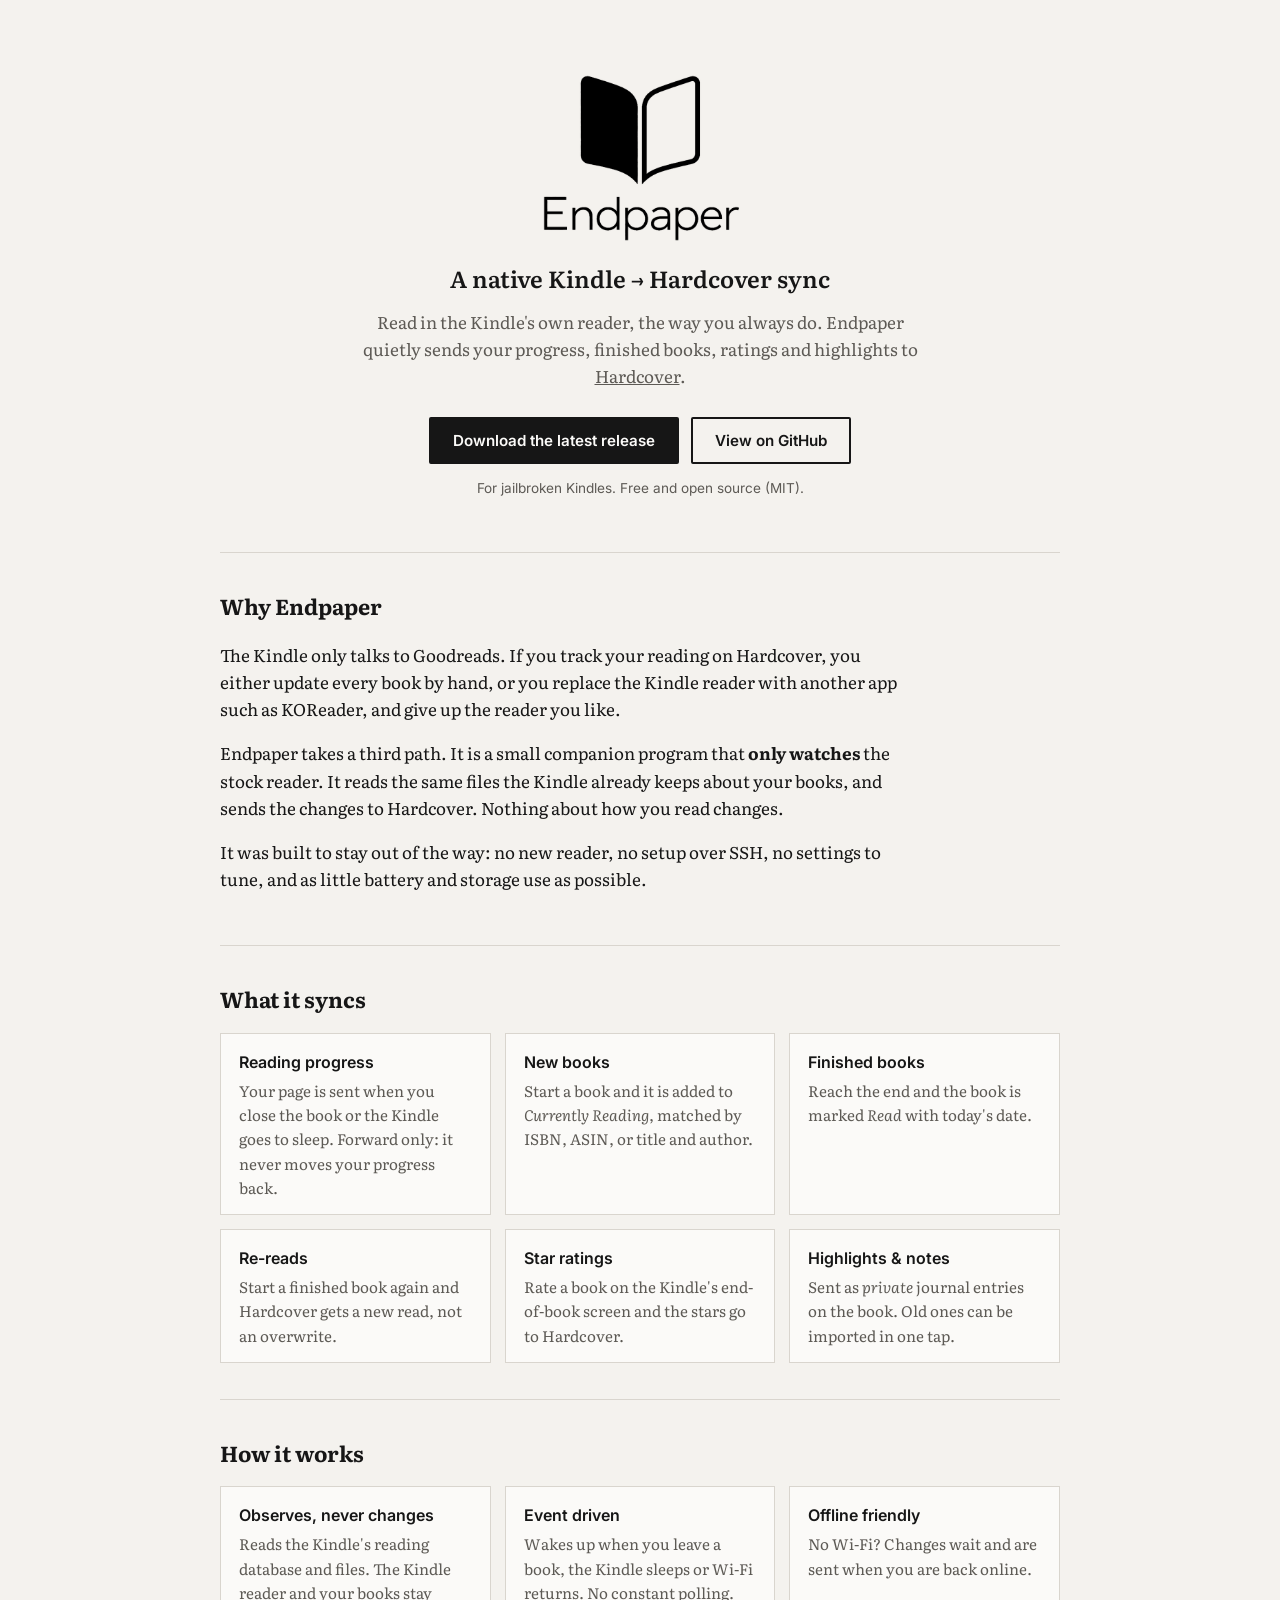
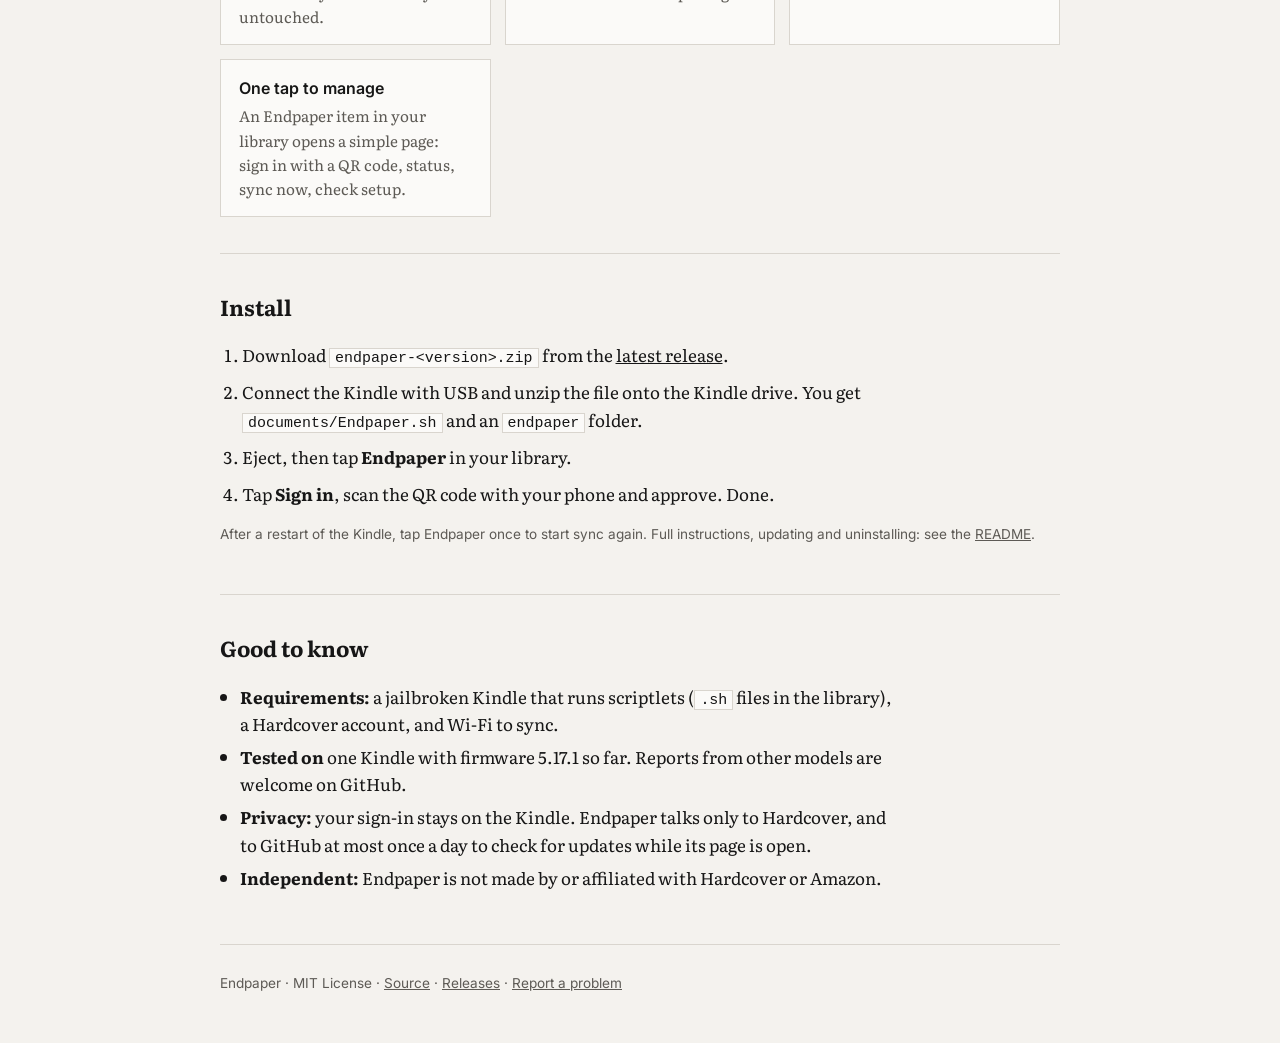
==== site/index.html @ c91aeaaf "Landing page on GitHub Pages (site/), deployed by a workflow Features, why Endpaper exists, install " ====
<!DOCTYPE html>
<html lang="en">
<head>
<meta charset="utf-8">
<meta name="viewport" content="width=device-width, initial-scale=1">
<title>Endpaper — Kindle to Hardcover sync</title>
<meta name="description" content="Endpaper is a native Kindle to Hardcover.app sync. Read in the stock Kindle reader; your progress, finished books, ratings and highlights go to Hardcover.">
<meta property="og:title" content="Endpaper — Kindle to Hardcover sync">
<meta property="og:description" content="Read in the stock Kindle reader. Your progress, finished books, ratings and highlights go to Hardcover.">
<meta property="og:image" content="logo.png">
<link rel="icon" type="image/png" href="favicon.png">
<link rel="preconnect" href="https://fonts.googleapis.com">
<link rel="preconnect" href="https://fonts.gstatic.com" crossorigin>
<link href="https://fonts.googleapis.com/css2?family=Literata:opsz,wght@7..72,400;7..72,600&family=Inter:wght@400;600&display=swap" rel="stylesheet">
<style>
  :root {
    --paper: #f4f2ee;
    --card: #fbfaf8;
    --ink: #161616;
    --muted: #5d5a55;
    --line: #d9d5ce;
    --accent: #161616;
    --accent-ink: #fbfaf8;
  }
  @media (prefers-color-scheme: dark) {
    :root {
      --paper: #151514;
      --card: #1d1d1b;
      --ink: #eeebe5;
      --muted: #a8a49c;
      --line: #34332f;
      --accent: #eeebe5;
      --accent-ink: #151514;
    }
    .logo { filter: invert(1); mix-blend-mode: screen; }
  }
  * { box-sizing: border-box; }
  html { -webkit-text-size-adjust: 100%; }
  body {
    margin: 0;
    background: var(--paper);
    color: var(--ink);
    font: 17px/1.6 "Literata", Georgia, serif;
  }
  a { color: inherit; }
  .wrap { max-width: 880px; margin: 0 auto; padding: 0 20px; }
  header.hero { text-align: center; padding: 64px 0 40px; }
  .logo { width: 220px; max-width: 60vw; height: auto; display: block; margin: 0 auto 8px; mix-blend-mode: multiply; }
  .tagline { font-size: 1.45rem; margin: 0 0 10px; font-weight: 600; }
  .sub { color: var(--muted); max-width: 560px; margin: 0 auto 28px; }
  .buttons { display: flex; gap: 12px; justify-content: center; flex-wrap: wrap; }
  .btn {
    font: 600 0.95rem/1 "Inter", system-ui, sans-serif;
    text-decoration: none;
    padding: 14px 22px;
    border: 2px solid var(--accent);
    border-radius: 2px;
  }
  .btn.primary { background: var(--accent); color: var(--accent-ink); }
  .btn.secondary { color: var(--ink); }
  .note { font: 0.85rem/1.5 "Inter", system-ui, sans-serif; color: var(--muted); margin-top: 14px; }
  section { padding: 36px 0; border-top: 1px solid var(--line); }
  h2 { font-size: 1.35rem; margin: 0 0 16px; }
  .why p { max-width: 680px; }
  .grid { display: grid; grid-template-columns: repeat(auto-fit, minmax(240px, 1fr)); gap: 14px; }
  .card { background: var(--card); border: 1px solid var(--line); padding: 18px 18px 14px; }
  .card h3 { font: 600 1rem/1.3 "Inter", system-ui, sans-serif; margin: 0 0 6px; }
  .card p { margin: 0; color: var(--muted); font-size: 0.95rem; }
  ol.steps { padding-left: 1.3em; max-width: 680px; }
  ol.steps li { margin: 0 0 10px; }
  code { font: 0.88em/1 ui-monospace, SFMono-Regular, Menlo, monospace; background: var(--card); border: 1px solid var(--line); padding: 1px 5px; }
  ul.plain { padding-left: 1.2em; max-width: 680px; }
  ul.plain li { margin-bottom: 6px; }
  footer { border-top: 1px solid var(--line); padding: 28px 0 48px; color: var(--muted); font: 0.85rem/1.6 "Inter", system-ui, sans-serif; }
  @media (max-width: 520px) {
    header.hero { padding: 40px 0 28px; }
    .tagline { font-size: 1.2rem; }
    .btn { width: 100%; text-align: center; }
  }
</style>
</head>
<body>
<div class="wrap">

<header class="hero">
  <img class="logo" src="logo.png" alt="Endpaper logo: an open book" width="220" height="188">
  <p class="tagline">A native Kindle → Hardcover sync</p>
  <p class="sub">Read in the Kindle's own reader, the way you always do. Endpaper quietly
    sends your progress, finished books, ratings and highlights to
    <a href="https://hardcover.app">Hardcover</a>.</p>
  <div class="buttons">
    <a class="btn primary" href="https://github.com/ipkstef/Endpaper/releases/latest">Download the latest release</a>
    <a class="btn secondary" href="https://github.com/ipkstef/Endpaper">View on GitHub</a>
  </div>
  <p class="note">For jailbroken Kindles. Free and open source (MIT).</p>
</header>

<section class="why">
  <h2>Why Endpaper</h2>
  <p>The Kindle only talks to Goodreads. If you track your reading on Hardcover, you
    either update every book by hand, or you replace the Kindle reader with
    another app such as KOReader, and give up the reader you like.</p>
  <p>Endpaper takes a third path. It is a small companion program that
    <strong>only watches</strong> the stock reader. It reads the same files the
    Kindle already keeps about your books, and sends the changes to Hardcover.
    Nothing about how you read changes.</p>
  <p>It was built to stay out of the way: no new reader, no setup over SSH, no
    settings to tune, and as little battery and storage use as possible.</p>
</section>

<section>
  <h2>What it syncs</h2>
  <div class="grid">
    <div class="card"><h3>Reading progress</h3><p>Your page is sent when you close the book or the Kindle goes to sleep. Forward only: it never moves your progress back.</p></div>
    <div class="card"><h3>New books</h3><p>Start a book and it is added to <em>Currently Reading</em>, matched by ISBN, ASIN, or title and author.</p></div>
    <div class="card"><h3>Finished books</h3><p>Reach the end and the book is marked <em>Read</em> with today's date.</p></div>
    <div class="card"><h3>Re-reads</h3><p>Start a finished book again and Hardcover gets a new read, not an overwrite.</p></div>
    <div class="card"><h3>Star ratings</h3><p>Rate a book on the Kindle's end-of-book screen and the stars go to Hardcover.</p></div>
    <div class="card"><h3>Highlights &amp; notes</h3><p>Sent as <em>private</em> journal entries on the book. Old ones can be imported in one tap.</p></div>
  </div>
</section>

<section>
  <h2>How it works</h2>
  <div class="grid">
    <div class="card"><h3>Observes, never changes</h3><p>Reads the Kindle's reading database and files. The Kindle reader and your books stay untouched.</p></div>
    <div class="card"><h3>Event driven</h3><p>Wakes up when you leave a book, the Kindle sleeps or Wi-Fi returns. No constant polling.</p></div>
    <div class="card"><h3>Offline friendly</h3><p>No Wi-Fi? Changes wait and are sent when you are back online.</p></div>
    <div class="card"><h3>One tap to manage</h3><p>An Endpaper item in your library opens a simple page: sign in with a QR code, status, sync now, check setup.</p></div>
  </div>
</section>

<section>
  <h2>Install</h2>
  <ol class="steps">
    <li>Download <code>endpaper-&lt;version&gt;.zip</code> from the
      <a href="https://github.com/ipkstef/Endpaper/releases/latest">latest release</a>.</li>
    <li>Connect the Kindle with USB and unzip the file onto the Kindle drive.
      You get <code>documents/Endpaper.sh</code> and an <code>endpaper</code> folder.</li>
    <li>Eject, then tap <strong>Endpaper</strong> in your library.</li>
    <li>Tap <strong>Sign in</strong>, scan the QR code with your phone and approve. Done.</li>
  </ol>
  <p class="note">After a restart of the Kindle, tap Endpaper once to start sync again.
    Full instructions, updating and uninstalling: see the
    <a href="https://github.com/ipkstef/Endpaper#readme">README</a>.</p>
</section>

<section>
  <h2>Good to know</h2>
  <ul class="plain">
    <li><strong>Requirements:</strong> a jailbroken Kindle that runs scriptlets (<code>.sh</code> files in the library), a Hardcover account, and Wi-Fi to sync.</li>
    <li><strong>Tested on</strong> one Kindle with firmware 5.17.1 so far. Reports from other models are welcome on GitHub.</li>
    <li><strong>Privacy:</strong> your sign-in stays on the Kindle. Endpaper talks only to Hardcover, and to GitHub at most once a day to check for updates while its page is open.</li>
    <li><strong>Independent:</strong> Endpaper is not made by or affiliated with Hardcover or Amazon.</li>
  </ul>
</section>

<footer>
  Endpaper · MIT License ·
  <a href="https://github.com/ipkstef/Endpaper">Source</a> ·
  <a href="https://github.com/ipkstef/Endpaper/releases">Releases</a> ·
  <a href="https://github.com/ipkstef/Endpaper/issues">Report a problem</a>
</footer>

</div>
</body>
</html>
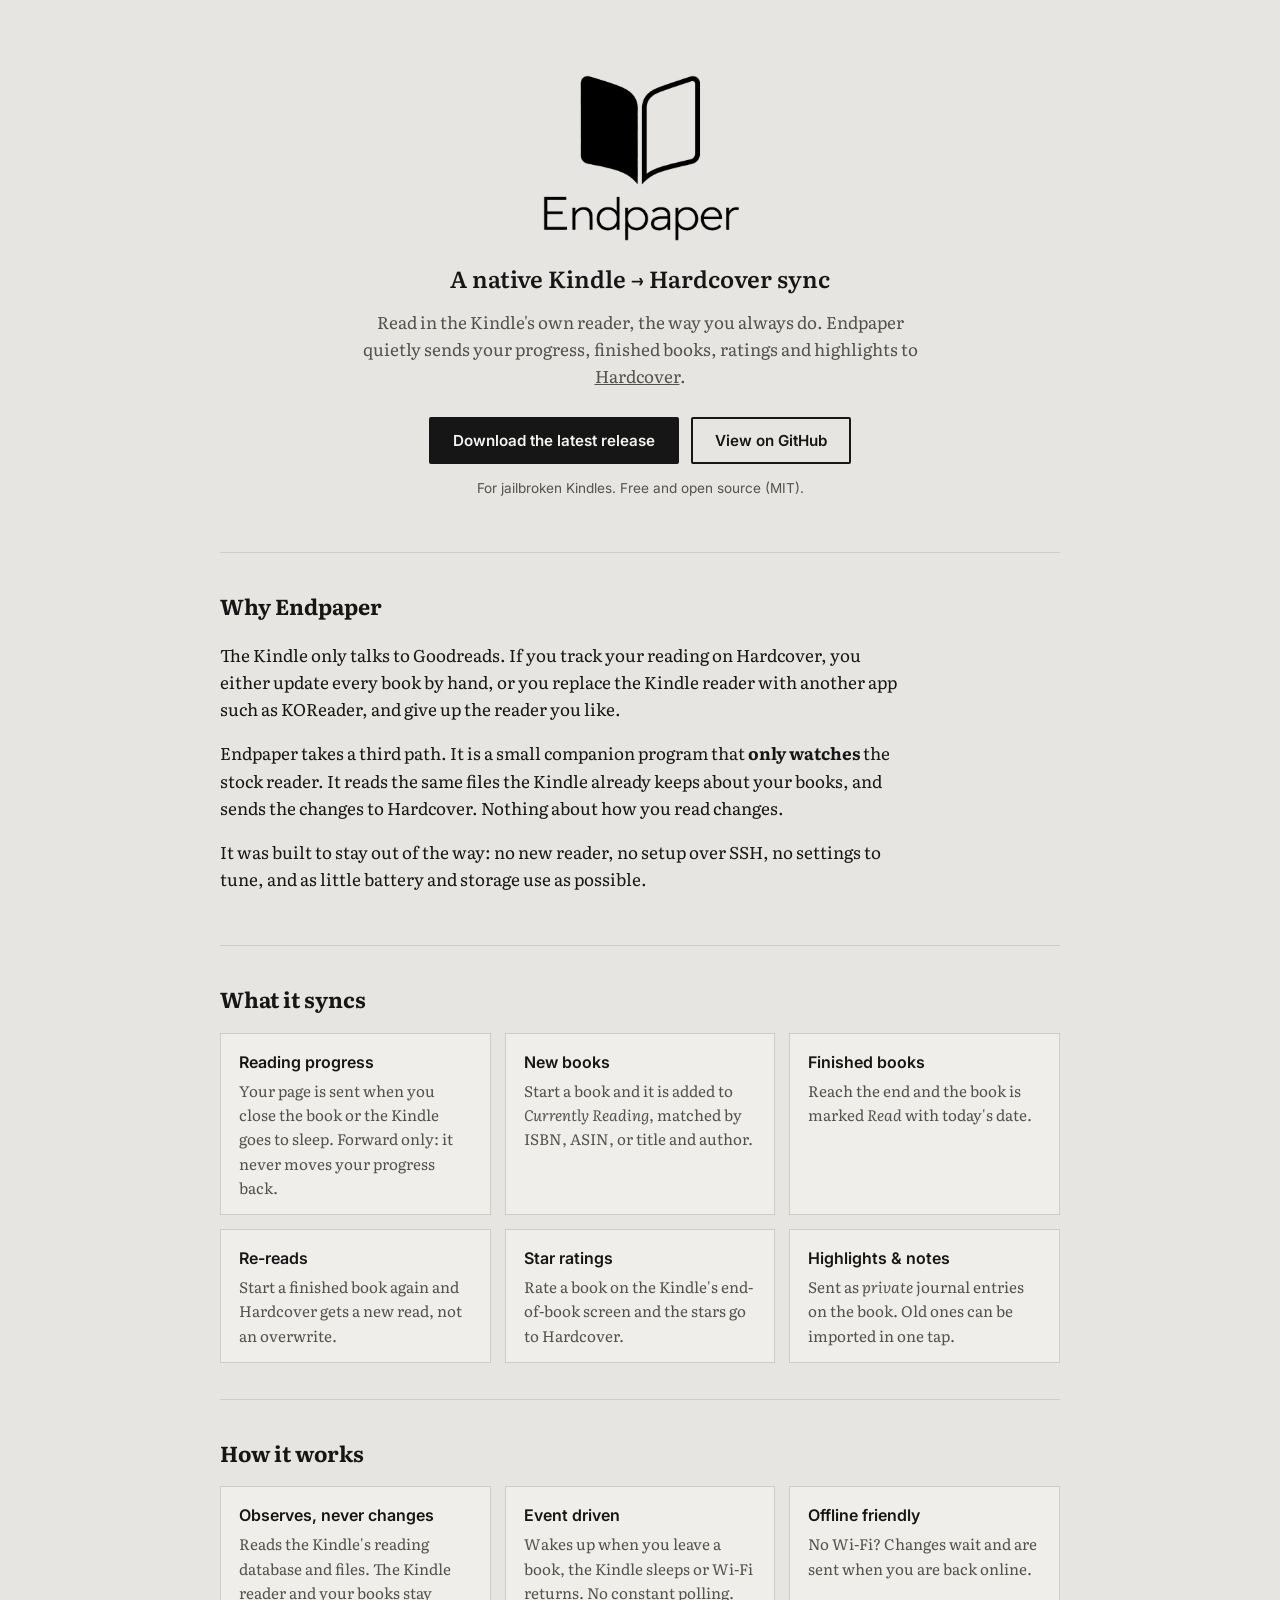
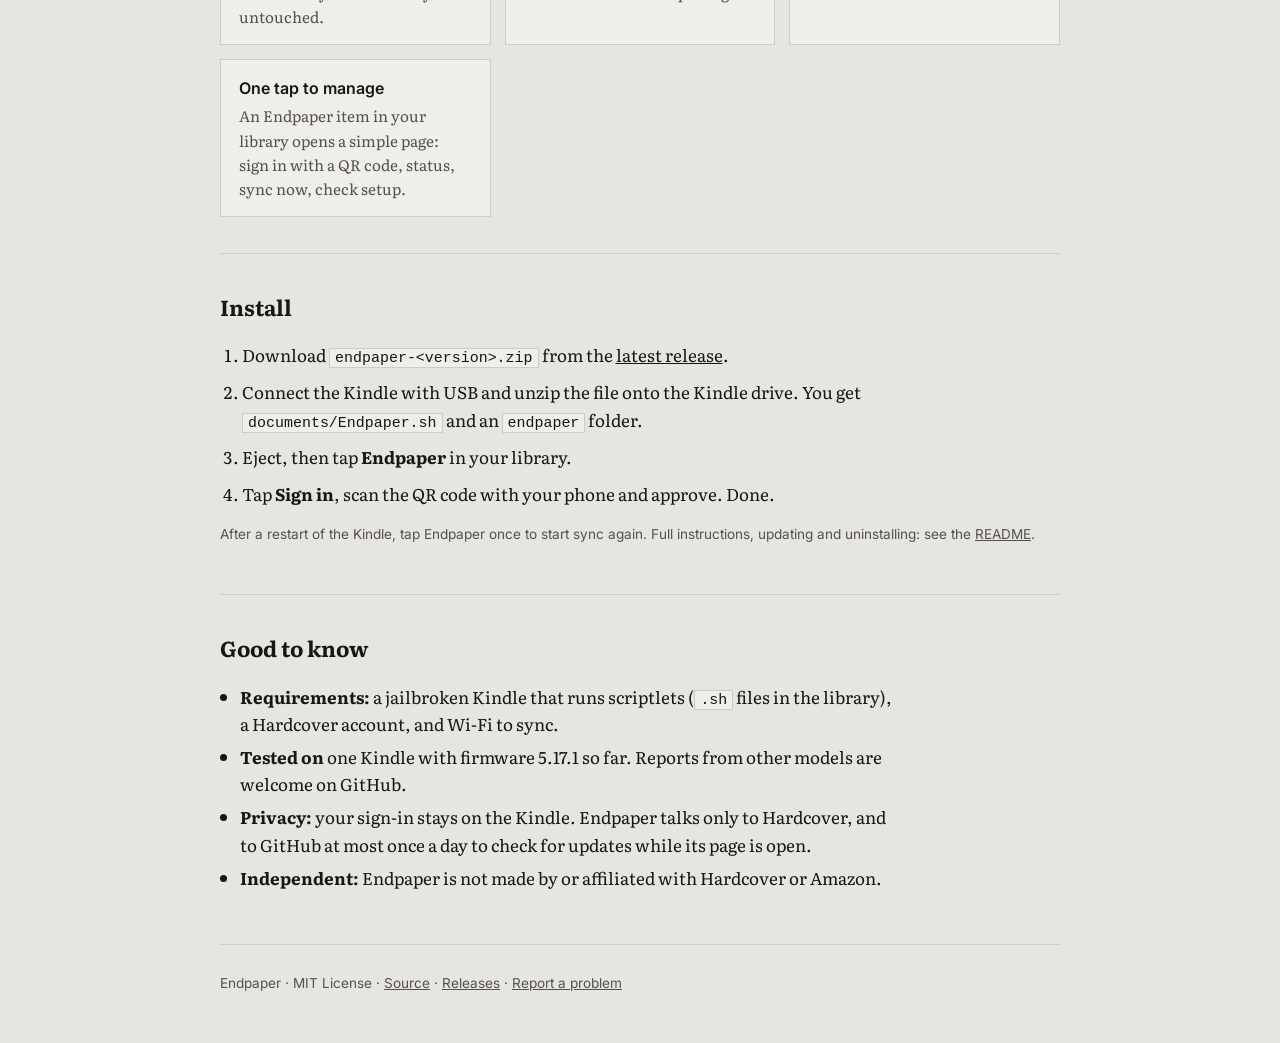
==== commit f69a3204: "Site: light theme only, matching the logo (ink on warm paper) The dark theme drew the logo as a dark" ====
--- a/site/index.html
+++ b/site/index.html
@@ -3,6 +3,8 @@
 <head>
 <meta charset="utf-8">
 <meta name="viewport" content="width=device-width, initial-scale=1">
+<meta name="color-scheme" content="light">
+<meta name="theme-color" content="#e6e5e1">
 <title>Endpaper — Kindle to Hardcover sync</title>
 <meta name="description" content="Endpaper is a native Kindle to Hardcover.app sync. Read in the stock Kindle reader; your progress, finished books, ratings and highlights go to Hardcover.">
 <meta property="og:title" content="Endpaper — Kindle to Hardcover sync">
@@ -13,26 +15,16 @@
 <link rel="preconnect" href="https://fonts.gstatic.com" crossorigin>
 <link href="https://fonts.googleapis.com/css2?family=Literata:opsz,wght@7..72,400;7..72,600&family=Inter:wght@400;600&display=swap" rel="stylesheet">
 <style>
+  /* Light only: the logo's own look, black ink on warm paper. */
   :root {
-    --paper: #f4f2ee;
-    --card: #fbfaf8;
+    color-scheme: light;
+    --paper: #e6e5e1;
+    --card: #efeeea;
     --ink: #161616;
-    --muted: #5d5a55;
-    --line: #d9d5ce;
+    --muted: #55524d;
+    --line: #cfccc5;
     --accent: #161616;
-    --accent-ink: #fbfaf8;
-  }
-  @media (prefers-color-scheme: dark) {
-    :root {
-      --paper: #151514;
-      --card: #1d1d1b;
-      --ink: #eeebe5;
-      --muted: #a8a49c;
-      --line: #34332f;
-      --accent: #eeebe5;
-      --accent-ink: #151514;
-    }
-    .logo { filter: invert(1); mix-blend-mode: screen; }
+    --accent-ink: #f4f3f0;
   }
   * { box-sizing: border-box; }
   html { -webkit-text-size-adjust: 100%; }
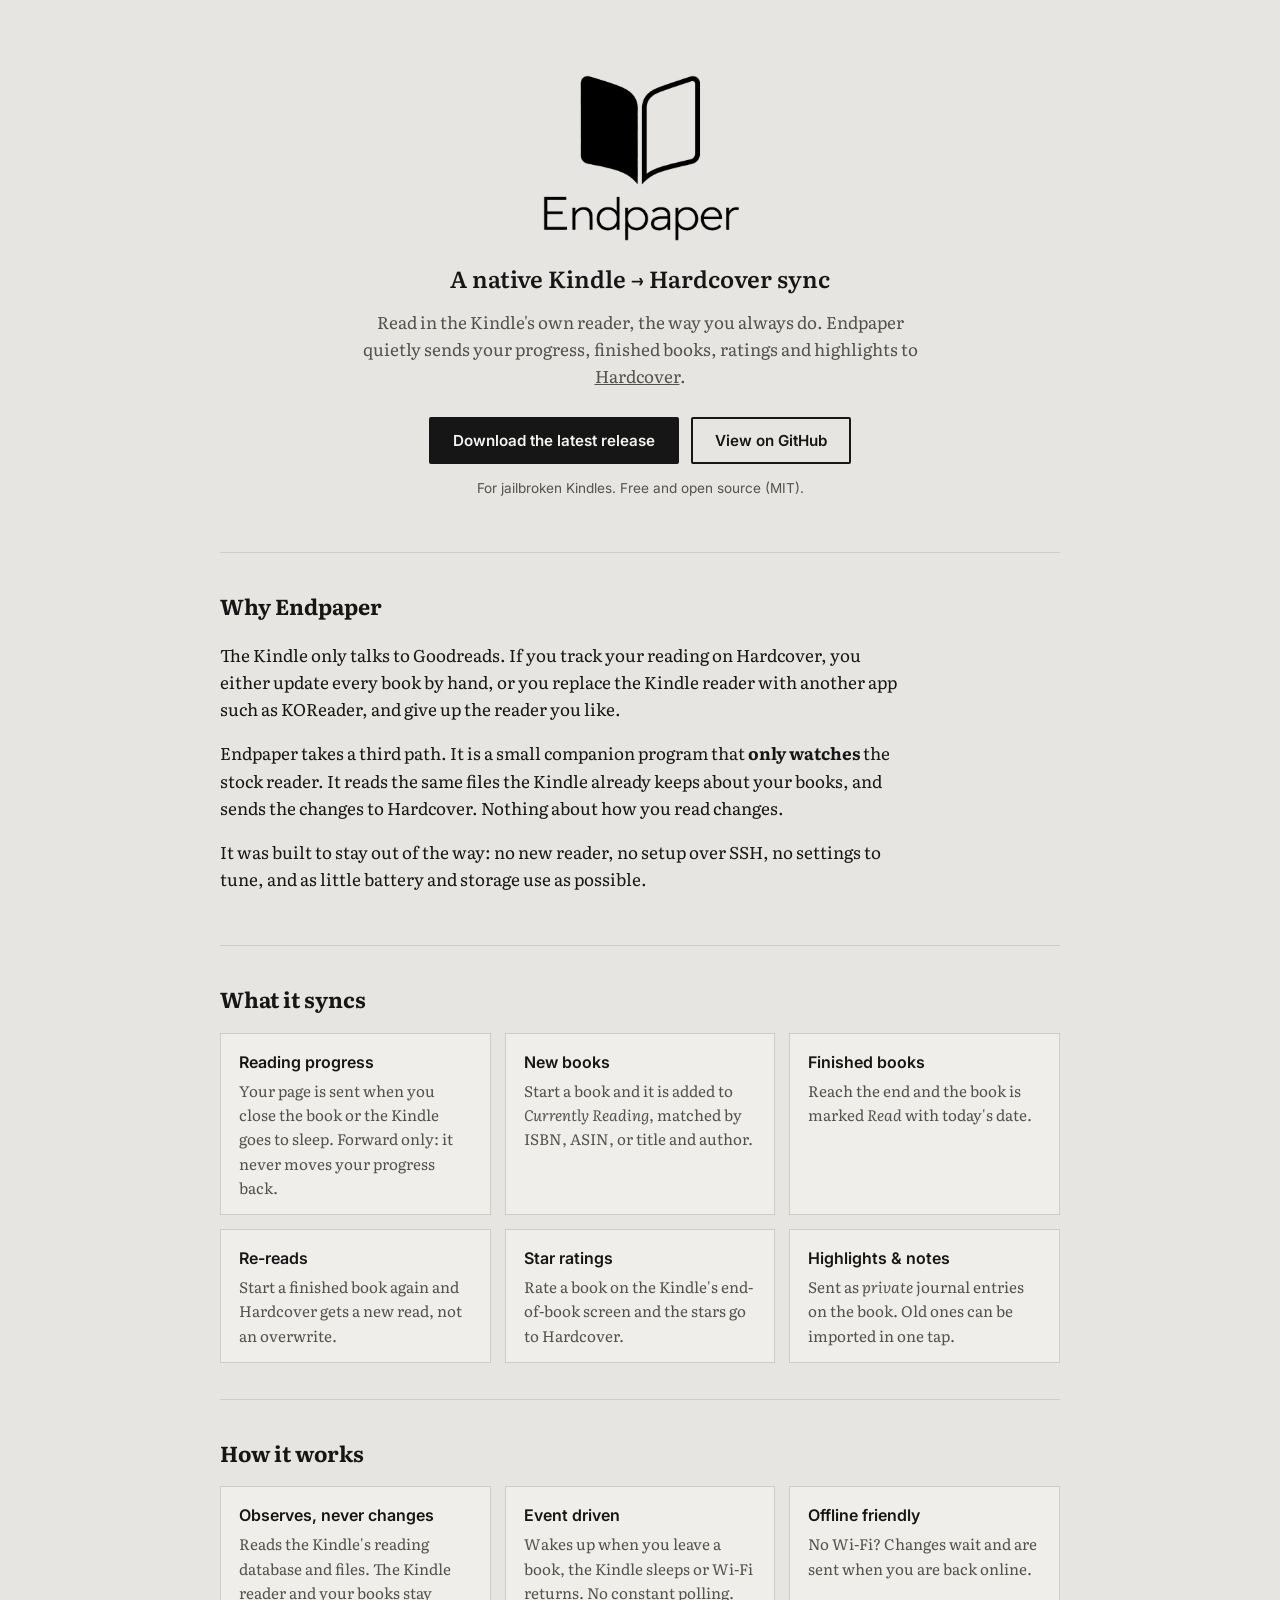
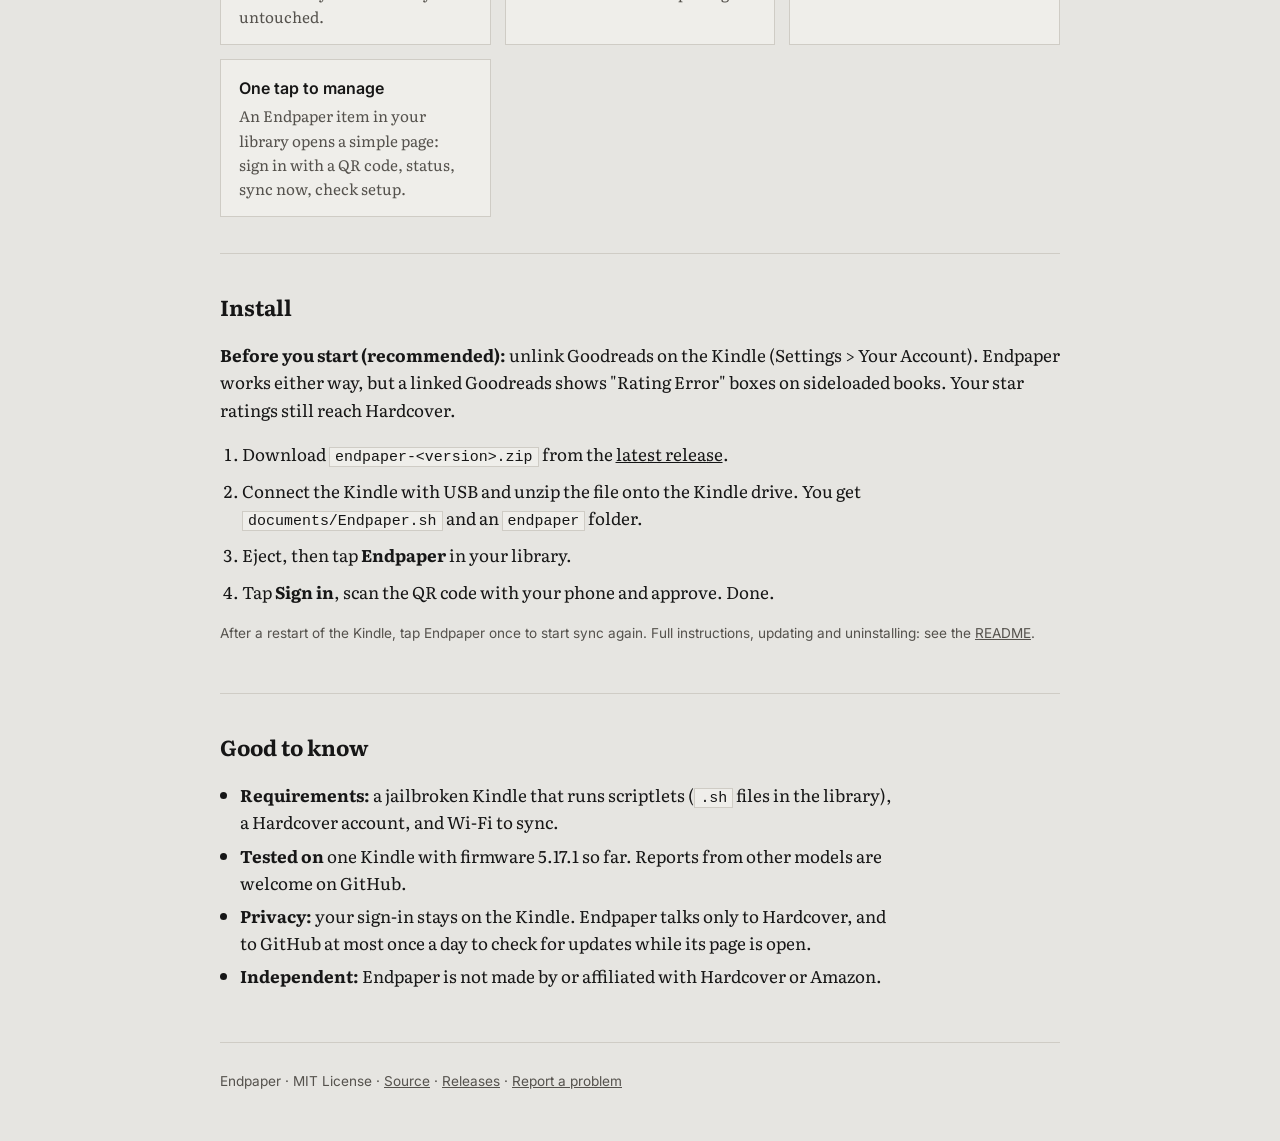
==== commit 317bab11: "Robustness pass from a code review (cmd, state DB, network, events) Destructive or wrong-data risks:" ====
--- a/site/index.html
+++ b/site/index.html
@@ -124,6 +124,9 @@
 
 <section>
   <h2>Install</h2>
+  <p><strong>Before you start (recommended):</strong> unlink Goodreads on the Kindle
+    (Settings &gt; Your Account). Endpaper works either way, but a linked Goodreads shows
+    "Rating Error" boxes on sideloaded books. Your star ratings still reach Hardcover.</p>
   <ol class="steps">
     <li>Download <code>endpaper-&lt;version&gt;.zip</code> from the
       <a href="https://github.com/ipkstef/Endpaper/releases/latest">latest release</a>.</li>
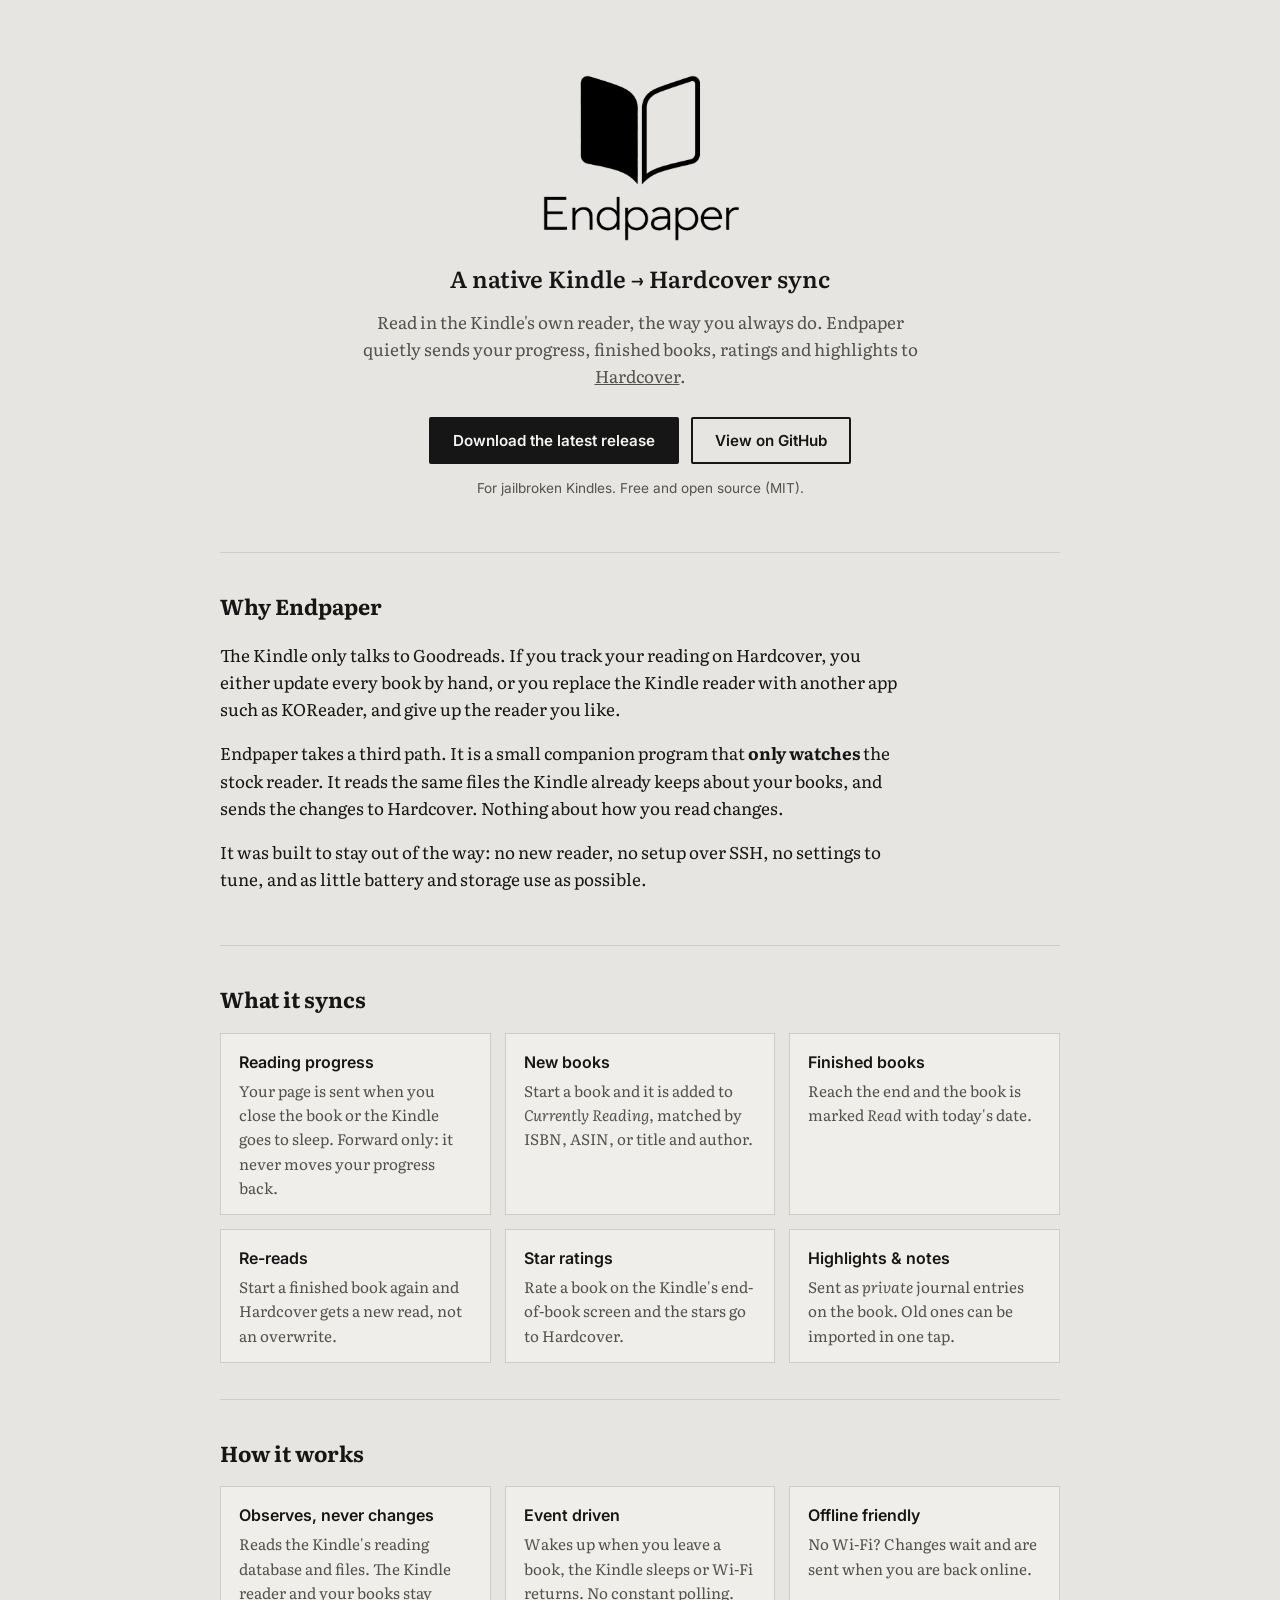
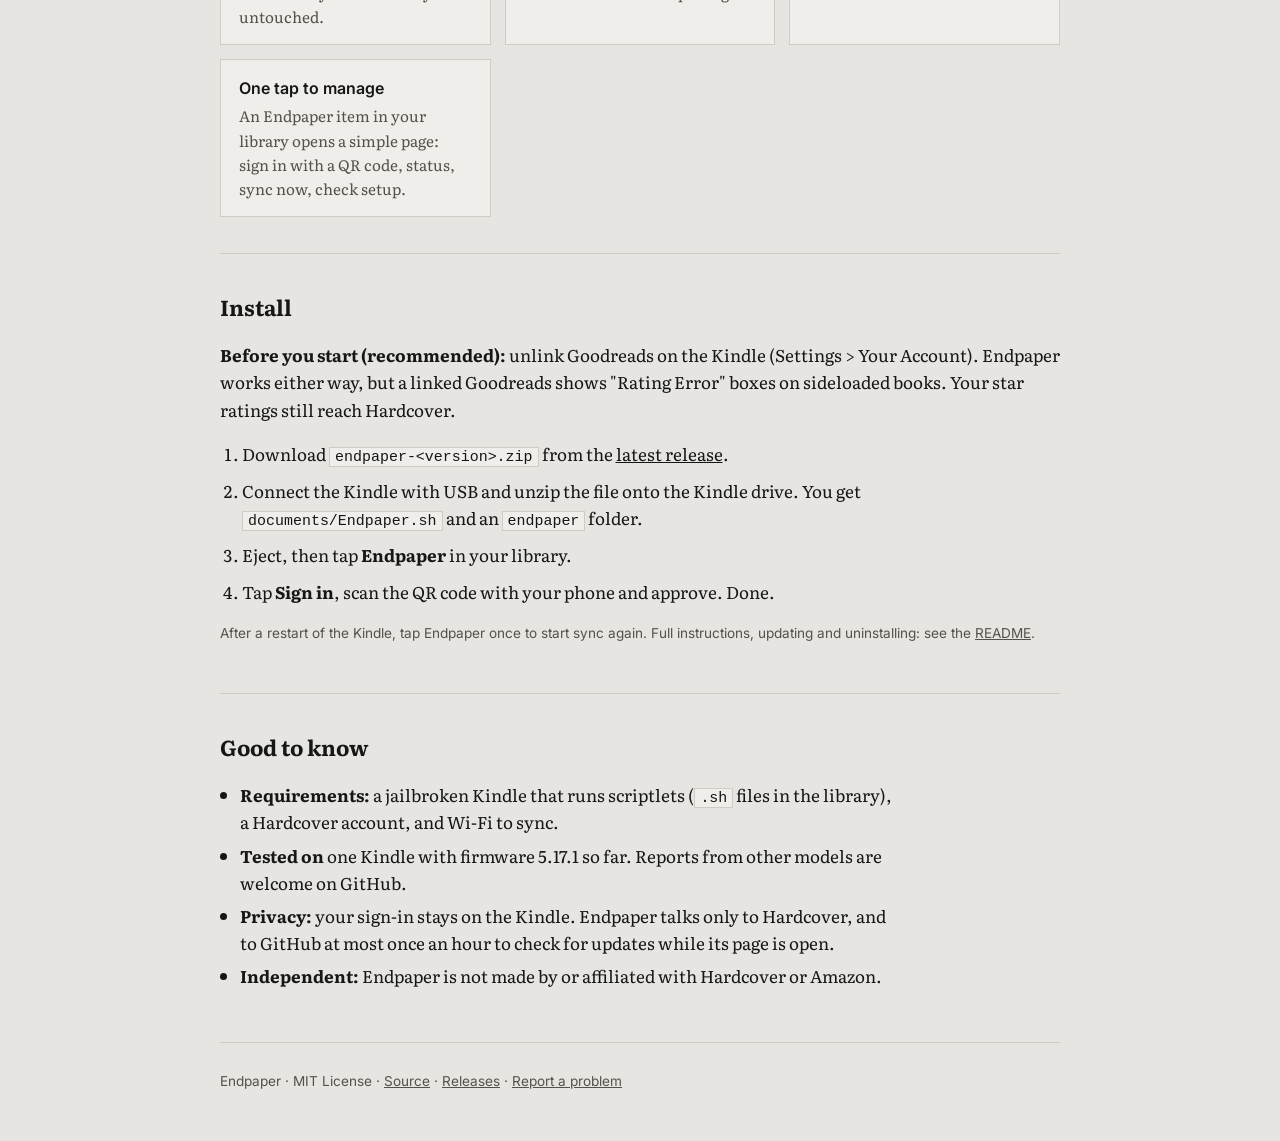
==== commit 25a81abe: "Update check hourly with a visible result; remove dead legacy code Update banner (none was shown on " ====
--- a/site/index.html
+++ b/site/index.html
@@ -145,7 +145,7 @@
   <ul class="plain">
     <li><strong>Requirements:</strong> a jailbroken Kindle that runs scriptlets (<code>.sh</code> files in the library), a Hardcover account, and Wi-Fi to sync.</li>
     <li><strong>Tested on</strong> one Kindle with firmware 5.17.1 so far. Reports from other models are welcome on GitHub.</li>
-    <li><strong>Privacy:</strong> your sign-in stays on the Kindle. Endpaper talks only to Hardcover, and to GitHub at most once a day to check for updates while its page is open.</li>
+    <li><strong>Privacy:</strong> your sign-in stays on the Kindle. Endpaper talks only to Hardcover, and to GitHub at most once an hour to check for updates while its page is open.</li>
     <li><strong>Independent:</strong> Endpaper is not made by or affiliated with Hardcover or Amazon.</li>
   </ul>
 </section>
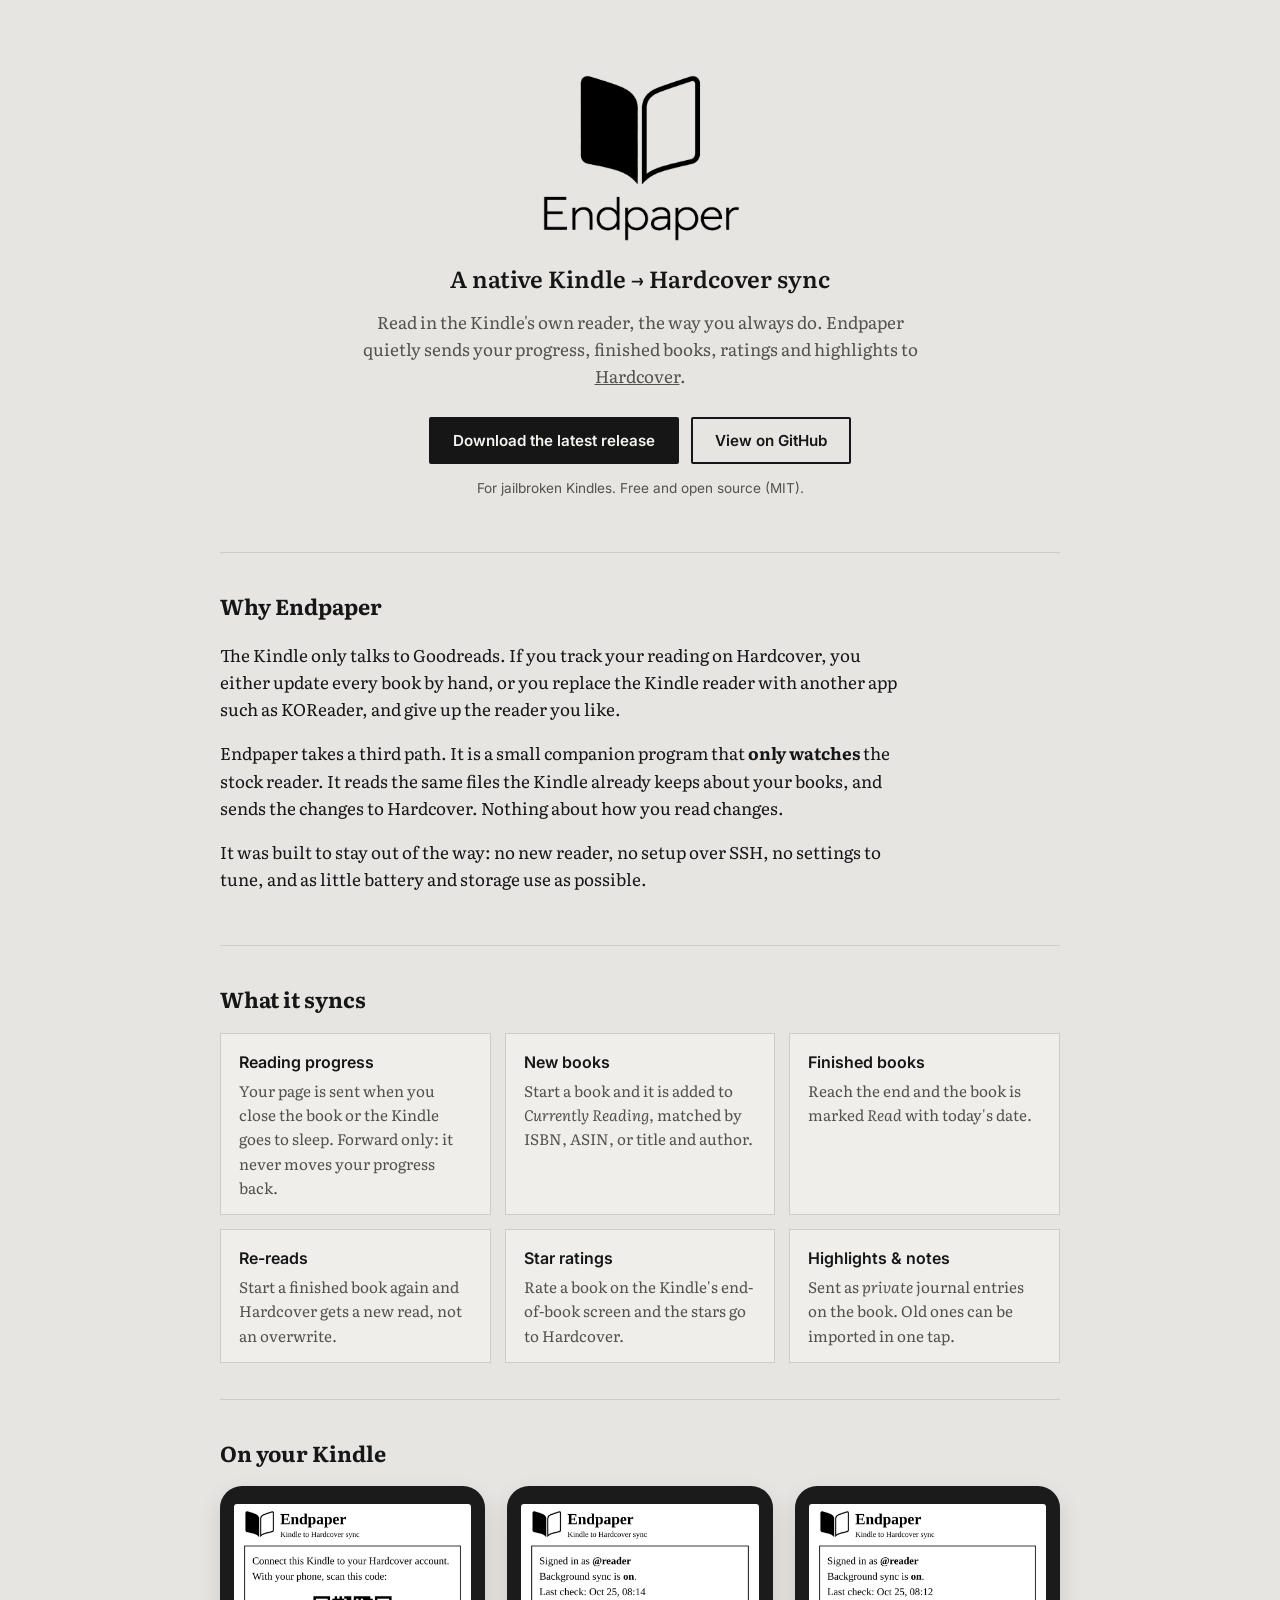
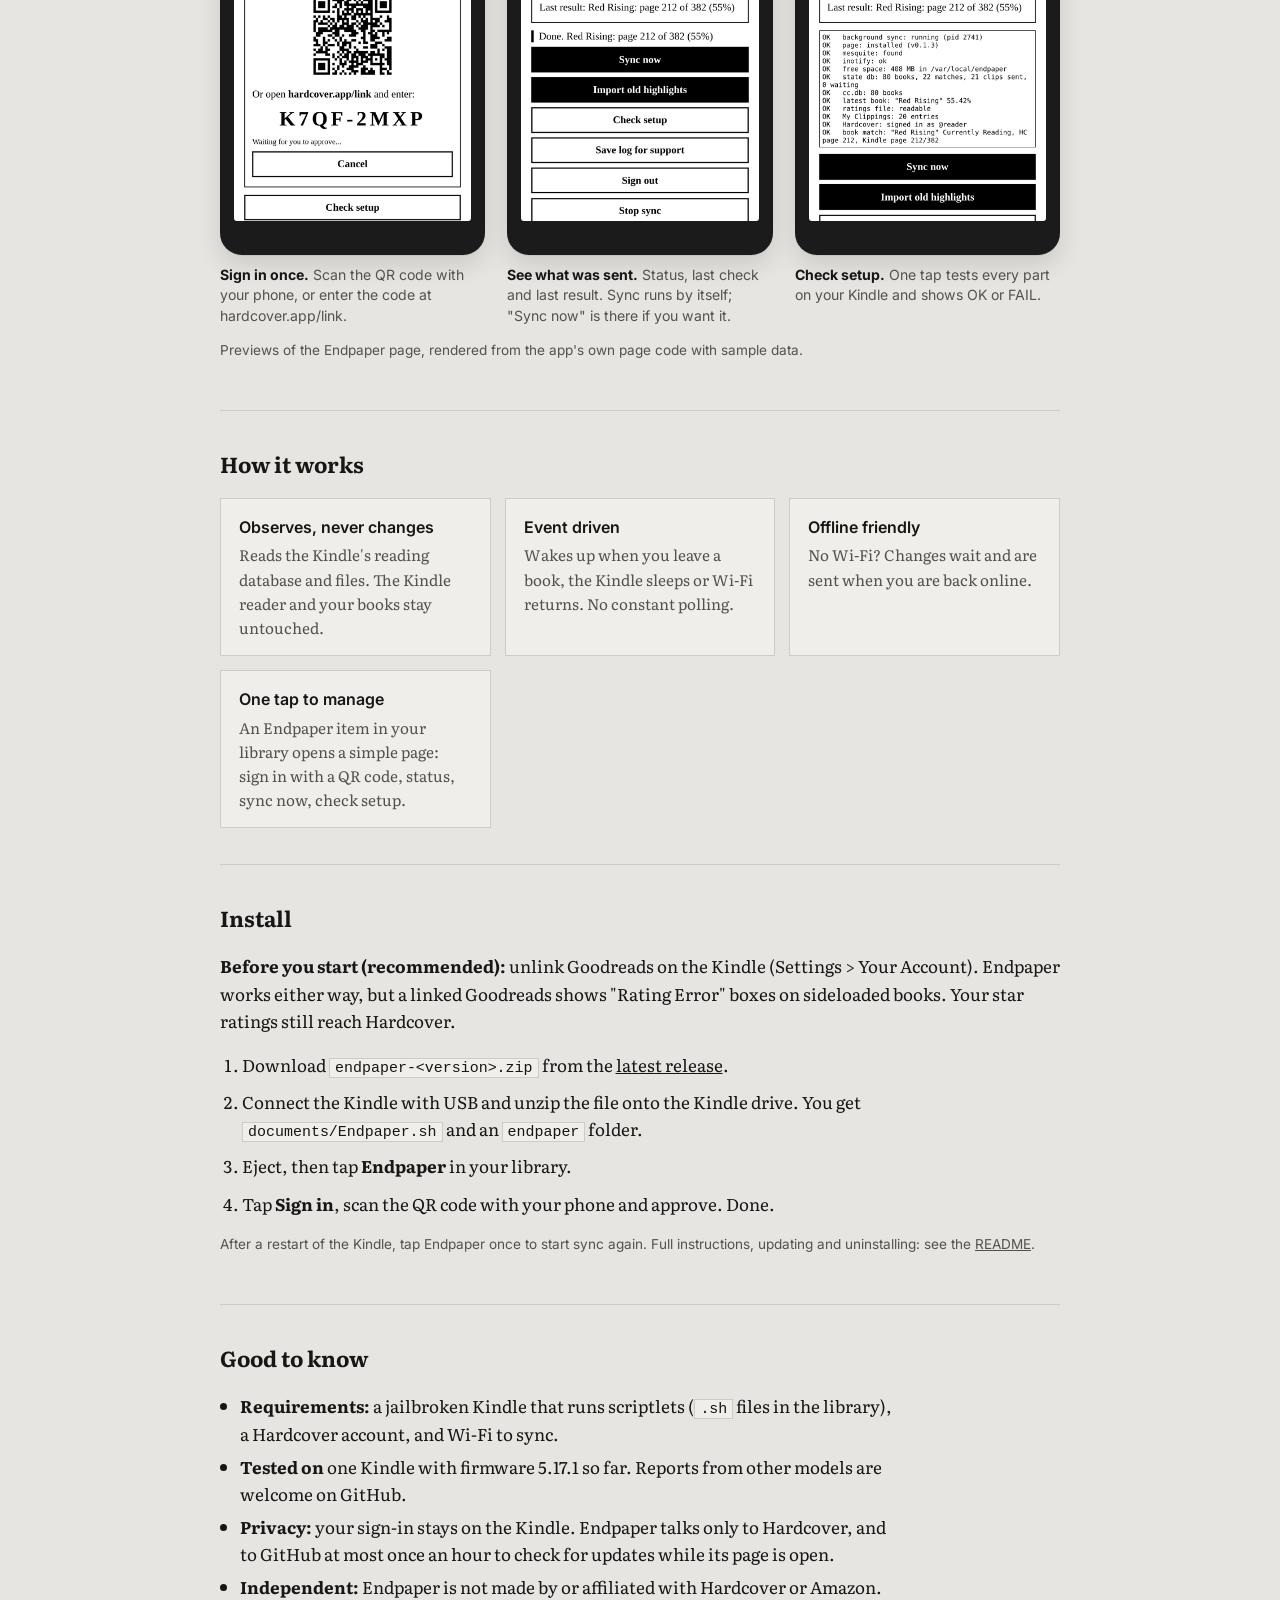
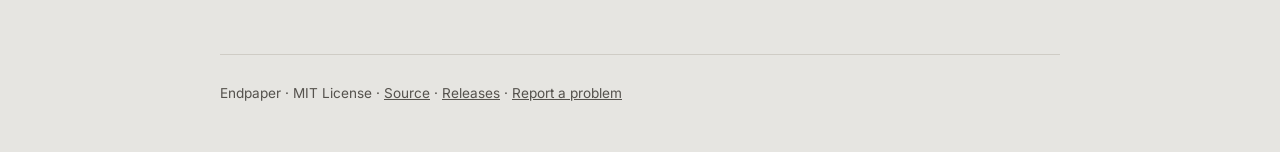
==== commit 8670ece1: "Site: 'On your Kindle' section with page previews Sign-in, status and Check setup, rendered from the" ====
--- a/site/index.html
+++ b/site/index.html
@@ -58,6 +58,17 @@
   .card { background: var(--card); border: 1px solid var(--line); padding: 18px 18px 14px; }
   .card h3 { font: 600 1rem/1.3 "Inter", system-ui, sans-serif; margin: 0 0 6px; }
   .card p { margin: 0; color: var(--muted); font-size: 0.95rem; }
+  .shots { display: grid; grid-template-columns: repeat(auto-fit, minmax(220px, 1fr)); gap: 22px; }
+  .shots figure { margin: 0 auto; max-width: 300px; width: 100%; }
+  .kindle {
+    background: #1b1b1b;
+    border-radius: 22px;
+    padding: 18px 14px 34px;
+    box-shadow: 0 1px 0 rgba(0,0,0,0.06), 0 10px 24px rgba(0,0,0,0.12);
+  }
+  .kindle img { display: block; width: 100%; height: auto; border-radius: 3px; background: #fff; }
+  .shots figcaption { margin-top: 10px; font: 0.88rem/1.45 "Inter", system-ui, sans-serif; color: var(--muted); }
+  .shots figcaption strong { color: var(--ink); }
   ol.steps { padding-left: 1.3em; max-width: 680px; }
   ol.steps li { margin: 0 0 10px; }
   code { font: 0.88em/1 ui-monospace, SFMono-Regular, Menlo, monospace; background: var(--card); border: 1px solid var(--line); padding: 1px 5px; }
@@ -113,6 +124,28 @@
 </section>
 
 <section>
+  <h2>On your Kindle</h2>
+  <div class="shots">
+    <figure>
+      <div class="kindle"><img src="img/signin.png" width="840" height="1120" loading="lazy"
+        alt="The Endpaper page on a Kindle: a QR code and a sign-in code to approve on your phone"></div>
+      <figcaption><strong>Sign in once.</strong> Scan the QR code with your phone, or enter the code at hardcover.app/link.</figcaption>
+    </figure>
+    <figure>
+      <div class="kindle"><img src="img/status.png" width="840" height="1120" loading="lazy"
+        alt="The Endpaper page: signed in, background sync on, last check and last result"></div>
+      <figcaption><strong>See what was sent.</strong> Status, last check and last result. Sync runs by itself; "Sync now" is there if you want it.</figcaption>
+    </figure>
+    <figure>
+      <div class="kindle"><img src="img/check.png" width="840" height="1120" loading="lazy"
+        alt="The Endpaper page: Check setup lists each part with OK"></div>
+      <figcaption><strong>Check setup.</strong> One tap tests every part on your Kindle and shows OK or FAIL.</figcaption>
+    </figure>
+  </div>
+  <p class="note">Previews of the Endpaper page, rendered from the app's own page code with sample data.</p>
+</section>
+
+<section>
   <h2>How it works</h2>
   <div class="grid">
     <div class="card"><h3>Observes, never changes</h3><p>Reads the Kindle's reading database and files. The Kindle reader and your books stay untouched.</p></div>
